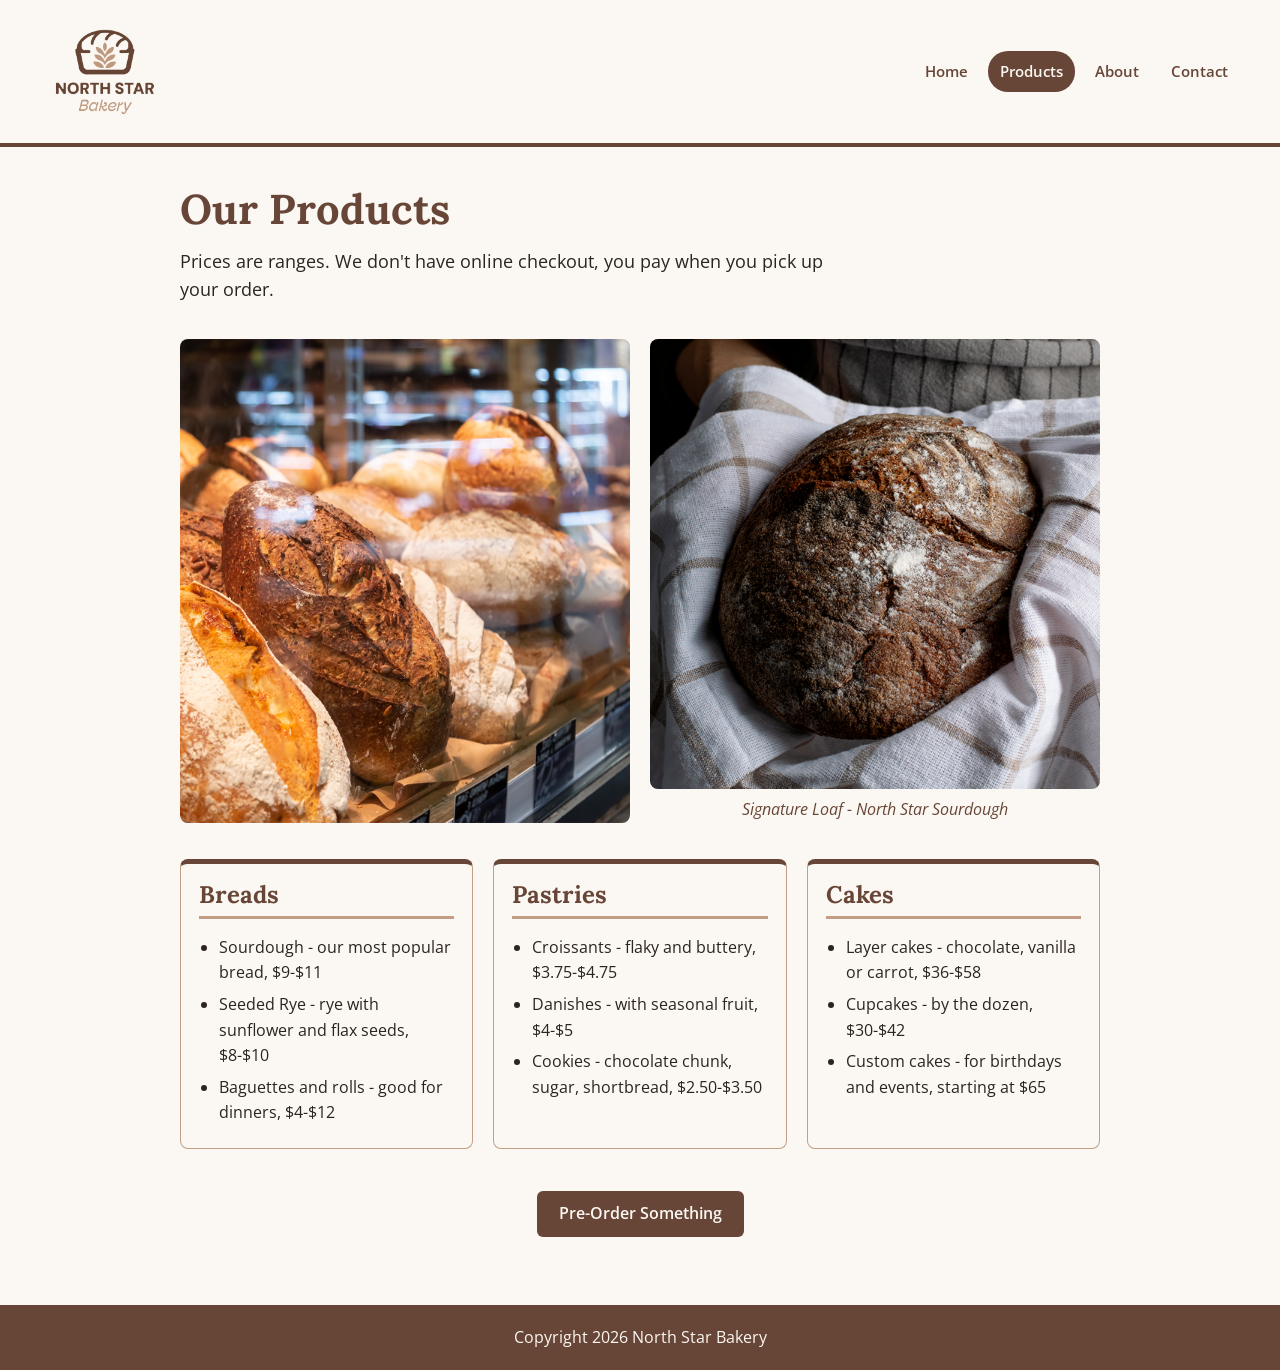
==== products.html @ c9bdc87c "Add files via upload" ====
<!DOCTYPE html>
<html lang="en">
<head>
    <meta charset="UTF-8">
    <meta name="viewport" content="width=device-width, initial-scale=1.0">
    <title>Products</title>
    <link rel="stylesheet" href="css/styles.css">
</head>
<body>
    <header>
        <img class="logo" src="images/bakery-logo_c.png" alt="North Star Bakery logo" width="150">
        <nav>
            <ul>
                <li><a href="index.html">Home</a></li>
                <li><a class="current" href="products.html">Products</a></li>
                <li><a href="about.html">About</a></li>
                <li><a href="contact.html">Contact</a></li>
            </ul>
        </nav>
    </header>
    <main>
        <section class="intro">
            <h1>Our Products</h1>
            <p>Prices are ranges. We don't have online checkout, you pay when you pick up your order.</p>
        </section>

        <div class="photos">
            <img src="images/bakery-bread_c.png" alt="loaves of bread in the display case" width="300">
            <figure>
                <img src="images/bakery-signature-loaf_c.png" alt="our signature sourdough loaf wrapped in a towel" width="300">
                <figcaption>Signature Loaf - North Star Sourdough</figcaption>
            </figure>
        </div>

        <div class="cards">
            <section class="card">
                <h2>Breads</h2>
                <ul>
                    <li>Sourdough - our most popular bread, $9-$11</li>
                    <li>Seeded Rye - rye with sunflower and flax seeds, $8-$10</li>
                    <li>Baguettes and rolls - good for dinners, $4-$12</li>
                </ul>
            </section>

            <section class="card">
                <h2>Pastries</h2>
                <ul>
                    <li>Croissants - flaky and buttery, $3.75-$4.75</li>
                    <li>Danishes - with seasonal fruit, $4-$5</li>
                    <li>Cookies - chocolate chunk, sugar, shortbread, $2.50-$3.50</li>
                </ul>
            </section>

            <section class="card">
                <h2>Cakes</h2>
                <ul>
                    <li>Layer cakes - chocolate, vanilla or carrot, $36-$58</li>
                    <li>Cupcakes - by the dozen, $30-$42</li>
                    <li>Custom cakes - for birthdays and events, starting at $65</li>
                </ul>
            </section>
        </div>

        <p class="center"><a class="button" href="contact.html">Pre-Order Something</a></p>
    </main>
    <footer>
        <p>Copyright 2026 North Star Bakery</p>
    </footer>
</body>
</html>
---- css/styles.css ----
/* North Star Bakery - styles.css */

/* fonts: Lora for headings, Open Sans for everything else */
@import url("https://fonts.googleapis.com/css2?family=Lora:wght@600;700&family=Open+Sans:wght@400;600&display=swap");

/* colors
   brown #684637 - from the logo (headings, nav, buttons, footer)
   tan   #C19E84 - from the logo (borders and accents)
   cream #FBF7F2 - page background
   dark  #2B2420 - body text
*/
:root {
    --brown: #684637;
    --tan: #C19E84;
    --cream: #FBF7F2;
    --dark: #2B2420;
}

* {
    box-sizing: border-box;
}

/* ---------- base styles (phones first) ---------- */

body {
    margin: 0;
    background-color: var(--cream);
    color: var(--dark);
    font-family: "Open Sans", Arial, sans-serif;
    font-size: 1rem;
    line-height: 1.6;
}

h1,
h2,
h3 {
    font-family: "Lora", Georgia, serif;
    color: var(--brown);
    line-height: 1.25;
}

h1 {
    font-size: 2rem;
    margin: 0 0 12px;
}

h2 {
    font-size: 1.5rem;
    margin: 0 0 16px;
    padding-bottom: 6px;
    border-bottom: 3px solid var(--tan);
}

h3 {
    font-size: 1.2rem;
    margin: 0 0 8px;
}

p {
    margin: 0 0 12px;
}

a {
    color: var(--brown);
    font-weight: 600;
}

a:hover {
    color: var(--dark);
}

a:focus-visible {
    outline: 3px solid var(--tan);
    outline-offset: 2px;
}

img {
    display: block;
    max-width: 100%;
    height: auto;
    border-radius: 8px;
}

picture {
    display: block;
}

ul {
    margin: 0;
    padding-left: 20px;
}

li {
    margin-bottom: 6px;
}

/* ---------- header and nav ---------- */

header {
    display: flex;
    flex-direction: column;
    align-items: center;
    gap: 10px;
    padding: 16px 20px;
    border-bottom: 4px solid var(--brown);
}

.logo {
    width: 110px;
    border-radius: 0;
    mix-blend-mode: multiply; /* gets rid of the white box behind the logo */
}

nav ul {
    display: flex;
    flex-wrap: wrap;
    justify-content: center;
    gap: 8px;
    list-style: none;
    margin: 0;
    padding: 0;
}

nav li {
    margin: 0;
}

nav a {
    display: block;
    padding: 8px 12px;
    font-size: 0.95rem;
    border-radius: 20px;
    color: var(--brown);
    text-decoration: none;
}

nav a:hover,
nav a.current {
    background-color: var(--brown);
    color: var(--cream);
}

/* ---------- main content ---------- */

main {
    max-width: 1000px;
    margin: 0 auto;
    padding: 24px 20px 40px;
}

section {
    margin-bottom: 36px;
}

.intro p {
    font-size: 1.1rem;
    max-width: 650px;
}

.button {
    display: inline-block;
    margin-top: 6px;
    padding: 10px 22px;
    border-radius: 6px;
    background-color: var(--brown);
    color: var(--cream);
    text-decoration: none;
}

.button:hover {
    background-color: var(--tan);
    color: var(--dark);
}

.center {
    text-align: center;
}

/* flexbox rows - stacked on phones, side by side on bigger screens */
.row,
.cards,
.photos,
.contact-layout,
.info {
    display: flex;
    flex-direction: column;
    gap: 20px;
}

.row picture img,
.row > img,
.photos img {
    width: 100%;
}

.card {
    margin: 0;
    padding: 16px 18px;
    border: 1px solid var(--tan);
    border-top: 5px solid var(--brown);
    border-radius: 8px;
}

.card p:last-child {
    margin-bottom: 0;
}

.form-area {
    margin: 0;
}

.photos,
main > .cards {
    margin-bottom: 36px;
}

figure {
    margin: 0;
}

figcaption {
    margin-top: 8px;
    text-align: center;
    font-style: italic;
    color: var(--brown);
}

video {
    display: block;
    width: 100%;
    max-width: 640px;
    height: auto;
    margin-bottom: 12px;
    border-radius: 8px;
}

/* ---------- form ---------- */

fieldset {
    margin: 0;
    padding: 8px 16px 20px;
    border: 2px solid var(--tan);
    border-radius: 8px;
}

legend {
    padding: 0 6px;
    font-family: "Lora", Georgia, serif;
    font-weight: 700;
    color: var(--brown);
}

label {
    display: block;
    margin: 14px 0 4px;
    font-weight: 600;
}

input,
select,
textarea {
    display: block;
    width: 100%;
    padding: 10px;
    border: 1px solid var(--brown);
    border-radius: 6px;
    background-color: var(--cream);
    color: var(--dark);
    font: inherit;
}

input:focus,
select:focus,
textarea:focus {
    outline: 3px solid var(--tan);
    outline-offset: 1px;
}

input[type="submit"] {
    margin-top: 20px;
    border: none;
    background-color: var(--brown);
    color: var(--cream);
    font-weight: 600;
    cursor: pointer;
}

input[type="submit"]:hover {
    background-color: var(--tan);
    color: var(--dark);
}

/* ---------- footer ---------- */

footer {
    padding: 20px;
    background-color: var(--brown);
    color: var(--cream);
    text-align: center;
}

footer p {
    margin: 0;
}

/* ---------- bigger screens (tablets and desktops) ---------- */

@media (min-width: 768px) {
    header {
        flex-direction: row;
        justify-content: space-between;
        padding: 16px 40px;
    }

    .logo {
        width: 130px;
    }

    h1 {
        font-size: 2.6rem;
    }

    main {
        padding: 36px 40px 56px;
    }

    .row,
    .cards,
    .photos,
    .contact-layout {
        flex-direction: row;
    }

    .row {
        align-items: center;
    }

    .row > *,
    .cards > *,
    .photos > * {
        flex: 1;
        min-width: 0; /* lets the images shrink so the row doesn't overflow */
    }

    .form-area {
        flex: 2;
    }

    .info {
        flex: 1;
    }

    input[type="submit"] {
        width: auto;
        padding: 10px 28px;
    }
}
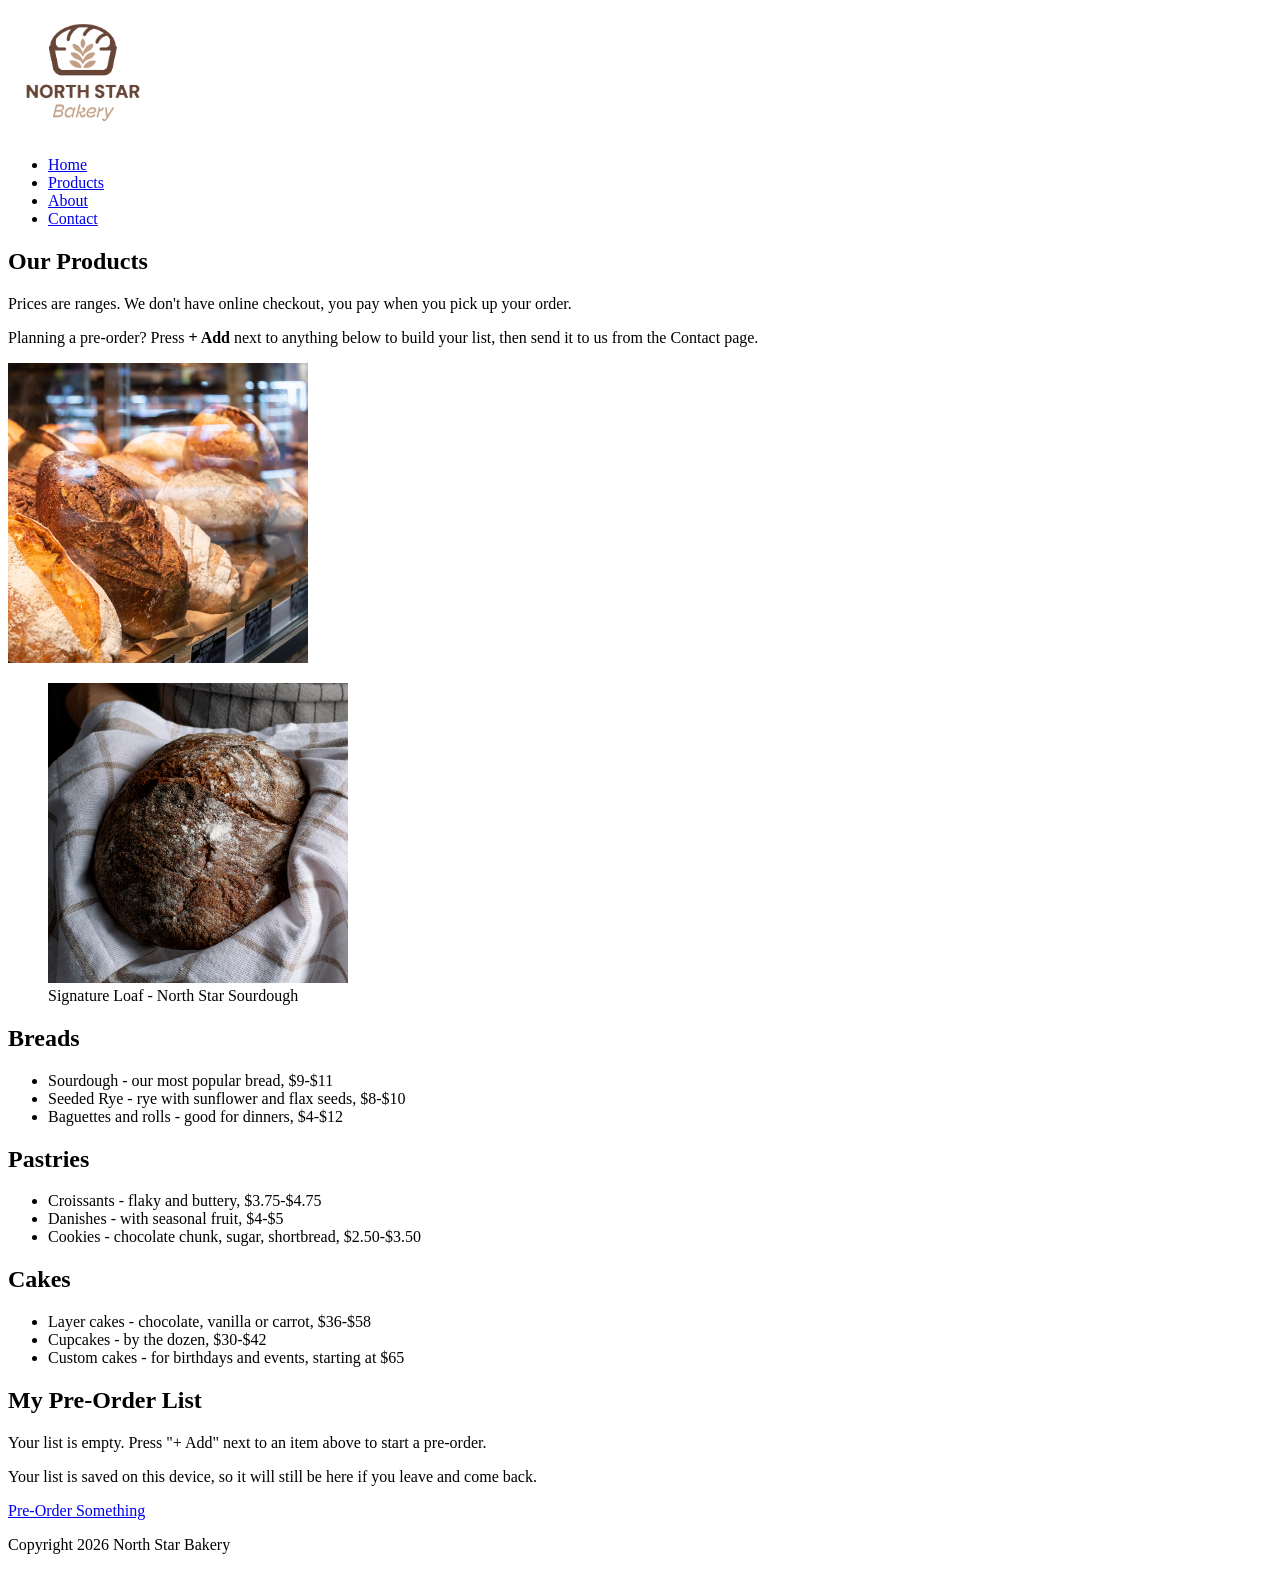
==== commit be920bad: "Add files via upload" ====
--- a/products.html
+++ b/products.html
@@ -22,6 +22,7 @@
         <section class="intro">
             <h1>Our Products</h1>
             <p>Prices are ranges. We don't have online checkout, you pay when you pick up your order.</p>
+            <p>Planning a pre-order? Press <strong>+ Add</strong> next to anything below to build your list, then send it to us from the Contact page.</p>
         </section>
 
         <div class="photos">
@@ -36,35 +37,50 @@
             <section class="card">
                 <h2>Breads</h2>
                 <ul>
-                    <li>Sourdough - our most popular bread, $9-$11</li>
-                    <li>Seeded Rye - rye with sunflower and flax seeds, $8-$10</li>
-                    <li>Baguettes and rolls - good for dinners, $4-$12</li>
+                    <li data-id="sourdough">Sourdough - our most popular bread, $9-$11</li>
+                    <li data-id="seeded-rye">Seeded Rye - rye with sunflower and flax seeds, $8-$10</li>
+                    <li data-id="baguettes">Baguettes and rolls - good for dinners, $4-$12</li>
                 </ul>
             </section>
 
             <section class="card">
                 <h2>Pastries</h2>
                 <ul>
-                    <li>Croissants - flaky and buttery, $3.75-$4.75</li>
-                    <li>Danishes - with seasonal fruit, $4-$5</li>
-                    <li>Cookies - chocolate chunk, sugar, shortbread, $2.50-$3.50</li>
+                    <li data-id="croissants">Croissants - flaky and buttery, $3.75-$4.75</li>
+                    <li data-id="danishes">Danishes - with seasonal fruit, $4-$5</li>
+                    <li data-id="cookies">Cookies - chocolate chunk, sugar, shortbread, $2.50-$3.50</li>
                 </ul>
             </section>
 
             <section class="card">
                 <h2>Cakes</h2>
                 <ul>
-                    <li>Layer cakes - chocolate, vanilla or carrot, $36-$58</li>
-                    <li>Cupcakes - by the dozen, $30-$42</li>
-                    <li>Custom cakes - for birthdays and events, starting at $65</li>
+                    <li data-id="layer-cake">Layer cakes - chocolate, vanilla or carrot, $36-$58</li>
+                    <li data-id="cupcakes">Cupcakes - by the dozen, $30-$42</li>
+                    <li data-id="custom-cake">Custom cakes - for birthdays and events, starting at $65</li>
                 </ul>
             </section>
         </div>
+
+        <!-- pre-order list (filled in by js/products.js) -->
+        <section class="card preorder-list" aria-labelledby="list-heading">
+            <h2 id="list-heading">My Pre-Order List <span id="list-count" class="list-count"></span></h2>
+            <p id="list-empty">Your list is empty. Press "+ Add" next to an item above to start a pre-order.</p>
+            <ul id="list-items" class="list-items" aria-live="polite"></ul>
+            <p id="list-total" class="list-total" aria-live="polite"></p>
+            <div id="list-actions" class="list-actions" hidden>
+                <a class="button" href="contact.html">Send My List</a>
+                <button type="button" id="clear-list" class="text-btn">Clear list</button>
+            </div>
+            <p class="list-note">Your list is saved on this device, so it will still be here if you leave and come back.</p>
+        </section>
 
         <p class="center"><a class="button" href="contact.html">Pre-Order Something</a></p>
     </main>
     <footer>
         <p>Copyright 2026 North Star Bakery</p>
     </footer>
+    <script src="js/data.js"></script>
+    <script src="js/products.js"></script>
 </body>
 </html>
